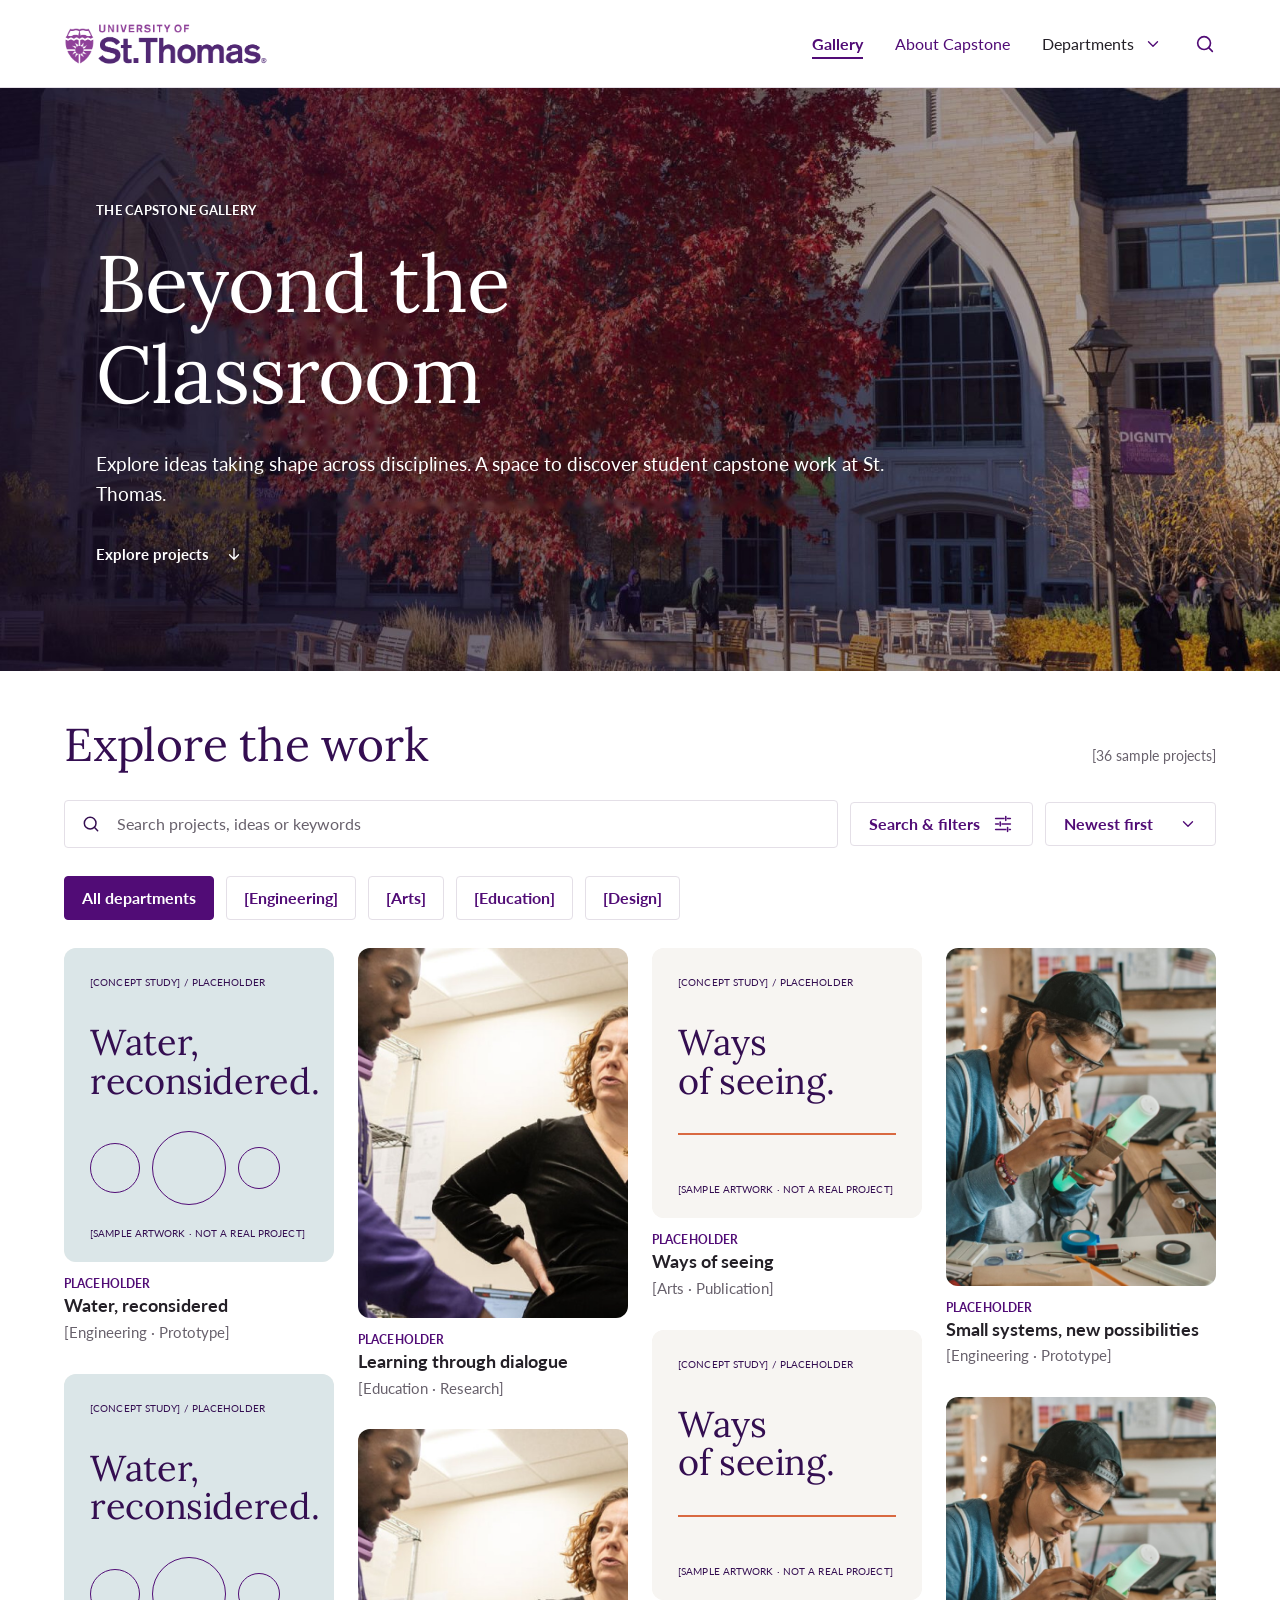
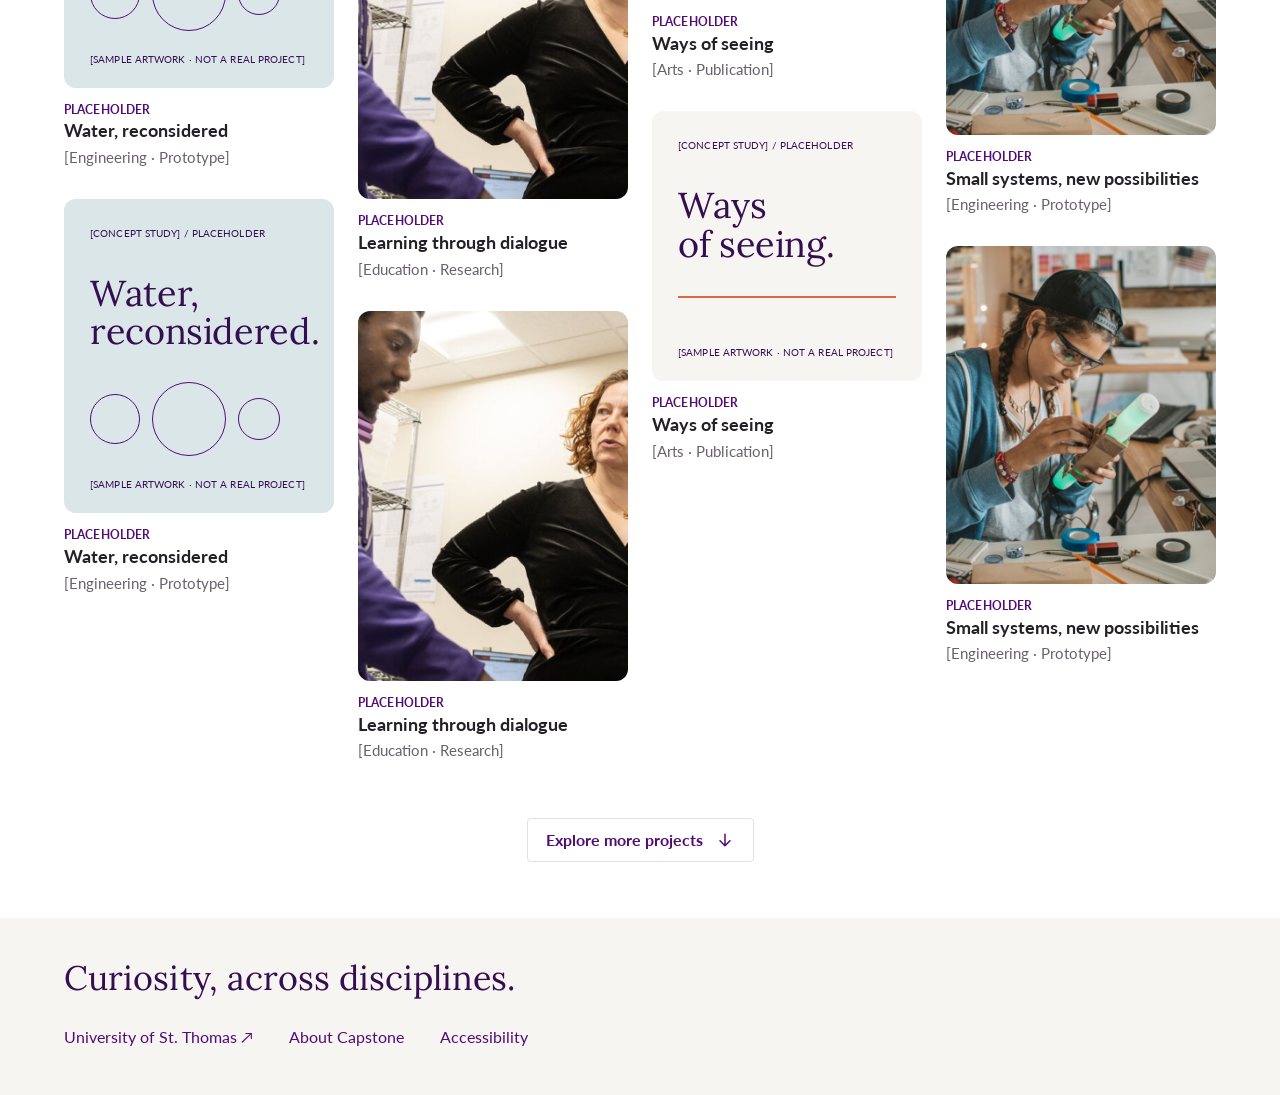
==== index.html @ 4a7b5af1 "Move site files to the top of the repo" ====
<!doctype html>
<html lang="en">
<head>
  <meta charset="utf-8">
  <meta name="viewport" content="width=device-width, initial-scale=1">
  <title>Capstone Gallery · University of St. Thomas</title>
  <meta name="description" content="Explore student capstone work at the University of St. Thomas.">
  <link rel="preconnect" href="https://fonts.googleapis.com">
  <link rel="preconnect" href="https://fonts.gstatic.com" crossorigin>
  <link href="https://fonts.googleapis.com/css2?family=Lato:wght@400;700&family=Lora:wght@400;500&display=swap" rel="stylesheet">
  <link rel="stylesheet" href="css/style.css">
</head>
<body data-page="home">
  <a class="skip-link" href="#main">Skip to content</a>

  <header class="site-header">
    <div class="container header-inner">
      <a class="brand" href="index.html" aria-label="Capstone Gallery home">
        <img src="images/ust-logo.png" alt="University of St. Thomas">
      </a>
      <nav class="site-nav" aria-label="Main">
        <a href="index.html" aria-current="page">Gallery</a>
        <a href="about.html" class="nav-about">About Capstone</a>
        <div class="menu-wrap dept-menu">
          <button type="button" class="dept-toggle" aria-expanded="false" aria-haspopup="true">Departments
            <svg viewBox="0 0 24 24" aria-hidden="true"><path d="M6 9l6 6 6-6"/></svg></button>
          <ul class="menu dept-list" hidden></ul>
        </div>
        <a class="nav-search" href="search.html" aria-label="Search projects">
          <svg viewBox="0 0 24 24" aria-hidden="true"><circle cx="11" cy="11" r="7"/><path d="M20 20l-4-4"/></svg></a>
      </nav>
    </div>
  </header>

  <section class="hero">
    <div class="container">
      <div class="hero-text">
        <p class="eyebrow">The Capstone Gallery</p>
        <h1>Beyond the Classroom</h1>
        <p class="hero-sub">Explore ideas taking shape across disciplines. A space to discover student capstone work at St. Thomas.</p>
        <a class="hero-link" href="#main">Explore projects <svg viewBox="0 0 24 24" aria-hidden="true"><path d="M12 5v14M6 13l6 6 6-6"/></svg></a>
      </div>
    </div>
  </section>

  <main id="main" class="container work">
    <div class="work-head">
      <h2>Explore the work</h2>
      <p id="count" class="count" aria-live="polite"></p>
    </div>

    <div class="toolbar">
      <label class="search">
        <svg viewBox="0 0 24 24" aria-hidden="true"><circle cx="11" cy="11" r="7"/><path d="M20 20l-4-4"/></svg>
        <span class="sr-only">Search projects</span>
        <input id="search" type="search" placeholder="Search projects, ideas or keywords" autocomplete="off">
      </label>
      <a id="to-search" class="btn" href="search.html?filters=open">Search &amp; filters <svg viewBox="0 0 24 24" aria-hidden="true"><path d="M4 6h9M17 6h3M4 12h3M11 12h9M4 18h11M19 18h1"/><path d="M15 4v4M9 10v4M17 16v4"/></svg></a>
      <div id="sort" class="dropdown dropdown-btn" data-align="right"></div>
    </div>

    <div id="chips" class="chips" role="group" aria-label="Filter by department"></div>

    <div id="results" class="masonry"></div>
    <div class="more-wrap"><button id="more" class="btn" type="button" hidden>Explore more projects <svg viewBox="0 0 24 24" aria-hidden="true"><path d="M12 5v14M6 13l6 6 6-6"/></svg></button></div>
  </main>

  <dialog id="project" class="modal" aria-labelledby="p-title"></dialog>

  <footer class="site-footer">
    <div class="container">
      <p class="footer-title">Curiosity, across disciplines.</p>
      <nav class="footer-links" aria-label="Footer">
        <a href="https://www.stthomas.edu/" target="_blank" rel="noopener">University of St. Thomas ↗</a>
        <a href="about.html">About Capstone</a>
        <a href="https://www.stthomas.edu/accessibility/" target="_blank" rel="noopener">Accessibility</a>
      </nav>
    </div>
  </footer>

  <script src="js/main.js"></script>
</body>
</html>
---- css/style.css ----
/* ==========================================================
   Capstone Gallery — styles (matches the design mockups)
   Colors and fonts are set here. Swap for official UST
   values from University Marketing when you have them.
   ========================================================== */
:root {
  --purple: #510C76;        /* links, buttons, labels */
  --deep: #340E51;          /* headings + dark art cards */
  --ink: #242027;           /* body text */
  --muted: #68616C;         /* secondary text */
  --line: #E4DFE7;          /* borders */
  --lavender: #F2EAF6;
  --mist: #DBE6E8;
  --cream: #F7F5F2;         /* footer, filter panel, cream cards */
  --orange: #D96941;
  --white: #FFFFFF;
  --serif: "Lora", Georgia, "Times New Roman", serif;
  --sans: "Lato", "Helvetica Neue", Arial, sans-serif;
}

* { box-sizing: border-box; }
html { scroll-behavior: smooth; }
body { margin: 0; font-family: var(--sans); font-size: 16px; line-height: 1.5; color: var(--ink); background: var(--white); }
img { max-width: 100%; display: block; }
a { color: var(--purple); }
button { font: inherit; }
svg { width: 20px; height: 20px; fill: none; stroke: currentColor; stroke-width: 1.8; stroke-linecap: round; stroke-linejoin: round; flex: none; }
:focus-visible { outline: 2px solid var(--purple); outline-offset: 2px; }
[hidden] { display: none !important; }
.container { max-width: 1440px; margin: 0 auto; padding-inline: 64px; }
.sr-only { position: absolute; width: 1px; height: 1px; overflow: hidden; clip: rect(0 0 0 0); white-space: nowrap; }
.skip-link { position: absolute; left: -999px; top: 8px; background: var(--white); padding: 8px 12px; z-index: 100; }
.skip-link:focus { left: 8px; }
h1, h2, h3 { font-family: var(--serif); font-weight: 400; color: var(--deep); letter-spacing: -0.005em; }

/* ---------- Buttons ---------- */
.btn {
  display: inline-flex; align-items: center; justify-content: center; gap: 12px; height: 44px; padding: 0 18px;
  font-size: 16px; font-weight: 700; color: var(--purple); background: var(--white);
  border: 1px solid var(--line); border-radius: 4px; cursor: pointer; text-decoration: none; white-space: nowrap;
}
.btn:hover { border-color: var(--purple); }
.btn-primary, .btn[aria-expanded="true"] { background: var(--purple); border-color: var(--purple); color: var(--white); }
.btn-primary:hover { background: var(--deep); }

/* ---------- Header ---------- */
.site-header { background: var(--white); border-bottom: 1px solid var(--line); position: relative; z-index: 30; }
.header-inner { display: flex; align-items: center; justify-content: space-between; gap: 24px; height: 87px; }
.brand img { height: 42px; width: auto; }
.site-nav { display: flex; align-items: center; gap: 32px; font-size: 16px; }
.site-nav > a { text-decoration: none; color: var(--purple); }
.site-nav > a[aria-current="page"] { font-weight: 700; text-decoration: underline; text-decoration-thickness: 1.5px; text-underline-offset: 7px; }
.dept-toggle { background: none; border: 0; padding: 0; color: var(--ink); cursor: pointer; display: inline-flex; align-items: center; gap: 10px; }
.dept-toggle svg { width: 18px; height: 18px; color: var(--purple); }
.nav-search { display: inline-flex; color: var(--purple); }
.nav-search svg { width: 22px; height: 22px; }

/* Shared dropdown list (header Departments + filter menus) */
.menu-wrap, .dropdown { position: relative; }
.menu {
  position: absolute; top: calc(100% + 8px); left: 0; min-width: 100%; z-index: 40; margin: 0; padding: 4px;
  list-style: none; background: var(--white); border: 1px solid var(--line); border-radius: 4px;
  box-shadow: 0 8px 24px rgba(36, 32, 39, .08);
}
.dept-menu .menu { left: auto; right: 0; min-width: 220px; }
.menu a, .menu button {
  display: flex; justify-content: space-between; align-items: center; gap: 12px; width: 100%;
  padding: 8px 12px; border: 0; border-radius: 3px; background: none; text-align: left;
  font-size: 16px; color: var(--ink); text-decoration: none; cursor: pointer; white-space: nowrap;
}
.menu a:hover, .menu button:hover { background: var(--cream); }
.menu [aria-selected="true"] { background: var(--lavender); color: var(--purple); font-weight: 700; }
.menu svg { width: 18px; height: 18px; visibility: hidden; }
.menu [aria-selected="true"] svg { visibility: visible; }
[data-align="right"] .menu { left: auto; right: 0; }

/* Dropdown button */
.dd-btn {
  display: flex; align-items: center; justify-content: space-between; gap: 12px; width: 100%; height: 46px; padding: 0 12px;
  font-size: 16px; color: var(--ink); background: var(--white); border: 1px solid var(--line); border-radius: 4px; cursor: pointer; text-align: left;
}
.dd-btn svg { width: 18px; height: 18px; color: var(--purple); transition: transform .15s; }
.dd-btn[aria-expanded="true"] { border-color: var(--purple); box-shadow: 0 0 0 1px var(--purple); }
.dd-btn[aria-expanded="true"] svg { transform: rotate(180deg); }
.dropdown-btn .dd-btn { height: 44px; padding: 0 18px; gap: 26px; font-weight: 700; color: var(--purple); width: auto; }
.dropdown-btn .dd-btn[aria-expanded="true"] { box-shadow: none; }
.dropdown-btn .menu { min-width: 180px; }

/* ---------- Hero ---------- */
.hero { background: #2a1b2e url("../images/hero-campus.jpg") center / cover no-repeat; color: var(--white); }
.hero .container { height: 583px; display: flex; align-items: center; }
.hero-text { padding-left: 32px; padding-top: 8px; }
.eyebrow { margin: 0 0 18px; font-size: 13px; font-weight: 700; letter-spacing: .02em; text-transform: uppercase; }
.hero h1 { margin: 0; color: var(--white); font-size: 80px; line-height: 1.13; letter-spacing: -0.01em; max-width: 520px; }
.hero-sub { margin: 30px 0 34px; max-width: 800px; font-size: 19px; line-height: 1.55; }
.hero-link { display: inline-flex; align-items: center; gap: 16px; color: var(--white); font-size: 15px; font-weight: 700; text-decoration: none; }
.hero-link svg { width: 18px; height: 18px; }

/* ---------- Explore the work / toolbar ---------- */
.work { padding-top: 46px; padding-bottom: 56px; }
.work-head { display: flex; justify-content: space-between; align-items: baseline; gap: 16px; }
.work-head h2 { margin: 0; font-size: 46px; line-height: 1.2; }
.count { margin: 0; color: var(--muted); font-size: 14px; }
.toolbar { display: flex; gap: 12px; margin-top: 28px; align-items: center; }
.search {
  flex: 1; display: flex; align-items: center; gap: 14px; height: 48px; padding: 0 16px;
  border: 1px solid var(--line); border-radius: 4px; color: var(--deep);
}
.search svg { width: 20px; height: 20px; }
.search input { flex: 1; min-width: 0; border: 0; outline: none; background: transparent; font: inherit; font-size: 16px; color: var(--ink); }
.search input::placeholder { color: var(--muted); }
.search input::-webkit-search-cancel-button { display: none; }
.search:focus-within, .search.has-value { border: 2px solid var(--purple); padding: 0 15px; }
.search-clear { display: inline-flex; background: none; border: 0; padding: 4px; color: var(--purple); cursor: pointer; }
.search-clear svg { width: 18px; height: 18px; stroke-width: 2.2; }
.toolbar .btn svg { width: 22px; height: 22px; }

.chips { display: flex; flex-wrap: wrap; gap: 12px; margin-top: 28px; }
.chip {
  height: 44px; padding: 0 17px; font-size: 16px; font-weight: 700; color: var(--purple);
  background: var(--white); border: 1px solid var(--line); border-radius: 4px; cursor: pointer;
}
.chip:hover { border-color: var(--purple); }
.chip[aria-pressed="true"] { background: var(--purple); border-color: var(--purple); color: var(--white); }

/* ---------- Masonry cards ---------- */
.masonry { display: flex; gap: 24px; align-items: flex-start; margin-top: 28px; }
.m-col { flex: 1; min-width: 0; display: flex; flex-direction: column; gap: 30px; }
.masonry > .empty { flex: 1; }
.card { display: block; position: relative; color: inherit; text-decoration: none; cursor: pointer; }
.cover { position: relative; border-radius: 12px; overflow: hidden; background: var(--cream); }
.cover > img { width: 100%; height: 100%; object-fit: cover; object-position: 40% center; }
.card .cover[style] > img { position: absolute; inset: 0; }
.card:hover .cover > img { filter: brightness(1.03); }
.card-view {
  position: absolute; left: 18px; bottom: 18px; display: inline-flex; align-items: center; gap: 18px;
  padding: 10px 12px; background: var(--white); border-radius: 6px; color: var(--purple); font-size: 15px; font-weight: 700;
  opacity: 0; transition: opacity .15s ease;
}
.card-view svg { width: 18px; height: 18px; stroke-width: 2.2; }
.card:hover .card-view, .card:focus-visible .card-view { opacity: 1; }
.card-label { margin: 15px 0 0; font-size: 11.5px; font-weight: 700; text-transform: uppercase; color: var(--purple); letter-spacing: .01em; line-height: 1.3; }
.card-title { margin: 3px 0 0; font-family: var(--sans); font-size: 17.5px; font-weight: 700; color: var(--ink); line-height: 1.3; letter-spacing: 0; }
.card-meta { margin: 4px 0 0; font-size: 14.5px; color: var(--muted); }

/* Placeholder artwork (used when a project has no image) */
.art { position: absolute; inset: 0; padding: 28px 26px 22px; display: flex; flex-direction: column; color: var(--deep); }
.art-note { font-size: 10px; line-height: 1.3; text-transform: uppercase; letter-spacing: .01em; }
.art-text { margin-top: 34px; font-family: var(--serif); font-size: 36px; line-height: 1.07; white-space: pre-line; letter-spacing: -0.01em; }
.art-shapes { margin-top: auto; display: flex; align-items: center; gap: 12px; }
.art-foot { margin-top: 22px; }
.art-mist { background: var(--mist); }
.art-mist .art-shapes span { border: 1.3px solid var(--purple); border-radius: 50%; width: 50px; height: 50px; }
.art-mist .art-shapes span:nth-child(2) { width: 74px; height: 74px; }
.art-mist .art-shapes span:nth-child(3) { width: 42px; height: 42px; }
.art-lavender { background: var(--lavender); }
.art-lavender .art-shapes span { background: var(--purple); border-radius: 50%; width: 118px; height: 118px; }
.art-lavender.art-short .art-shapes span { width: 84px; height: 84px; }
.art-lavender .art-shapes span + span { display: none; }
.art-deep { background: var(--deep); color: var(--white); }
.art-deep .art-text { font-size: 31px; letter-spacing: -0.015em; }
.art-deep .art-shapes span { border: 1.3px solid rgba(255, 255, 255, .9); border-radius: 4px; width: 52px; height: 60px; }
.art-cream { background: var(--cream); }
.art-cream .art-shapes { margin-bottom: 26px; }
.art-cream .art-shapes span { flex: 1; height: 2px; background: var(--orange); }
.art-cream .art-shapes span + span { display: none; }
/* smaller art (closer look thumbnails) */
.art-sm { padding: 14px 14px 12px; }
.art-sm .art-note { font-size: 7.5px; }
.art-sm .art-text { margin-top: 14px; font-size: 18px; }
.art-sm .art-foot { margin-top: 10px; }
.art-sm.art-mist .art-shapes span { width: 26px; height: 26px; }
.art-sm.art-mist .art-shapes span:nth-child(2) { width: 38px; height: 38px; }
.art-sm.art-mist .art-shapes span:nth-child(3) { width: 22px; height: 22px; }
.art-sm.art-lavender .art-shapes span { width: 56px; height: 56px; }
.art-sm.art-deep .art-text { font-size: 18px; }
.art-sm.art-deep .art-shapes { gap: 8px; }
.art-sm.art-deep .art-shapes span { width: 26px; height: 30px; }
.art-sm.art-cream .art-shapes { margin-bottom: 12px; }

.empty { text-align: center; padding: 56px 20px; border: 1px dashed var(--line); border-radius: 12px; color: var(--muted); }
.empty p { margin: 0 0 16px; }
.more-wrap { text-align: center; margin-top: 56px; }
.more-wrap svg { width: 20px; height: 20px; }

/* ---------- Search page ---------- */
.search-page { padding-top: 54px; }
.search-head { display: flex; align-items: baseline; gap: 0; }
.search-head h1 { margin: 0; font-size: 48px; line-height: 1.2; width: 656px; flex: none; }
.crumbs-inline { margin: 0; font-size: 14px; color: var(--muted); }
.crumbs-inline a { color: var(--muted); text-decoration: none; }
.crumbs-inline a:hover { color: var(--purple); }
.search-page .toolbar { margin-top: 26px; }
.search-lg { height: 48px; }
.filters { margin-top: 24px; padding: 24px 24px 24px; background: var(--cream); border-radius: 10px; }
.filters-title { margin: 0 0 22px; font-size: 15px; font-weight: 700; }
.filters-grid { display: grid; grid-template-columns: repeat(5, 1fr); gap: 18px; }
.field { display: grid; gap: 6px; align-content: start; }
.field-label { font-size: 13px; font-weight: 700; }
.filters .menu { position: static; margin-top: 20px; box-shadow: none; }

.active-filters { display: flex; flex-wrap: wrap; gap: 10px; align-items: center; margin-top: 24px; }
.active-filters:empty { display: none; }
.pill {
  display: inline-flex; align-items: center; gap: 14px; height: 34px; padding: 0 12px;
  background: var(--lavender); color: var(--purple); border: 0; border-radius: 999px; font-size: 15px; cursor: pointer;
}
.pill svg { width: 15px; height: 15px; stroke-width: 2.4; }
.clear-all { background: none; border: 0; padding: 0 0 0 0; color: var(--purple); font-size: 15px; font-weight: 700; text-decoration: underline; text-underline-offset: 3px; cursor: pointer; }
.results-head { display: flex; justify-content: space-between; align-items: baseline; gap: 16px; margin-top: 30px; }
.results-count { margin: 0; font-size: 15px; font-weight: 700; color: var(--ink); }
.results-order { margin: 0; font-size: 14px; color: var(--muted); }
.note { margin: 24px 0 0; font-size: 14px; color: var(--muted); }
.note:empty { display: none; }
.search-page .masonry { margin-top: 22px; }

/* ---------- Project detail (popup) ---------- */
.modal {
  width: min(960px, calc(100% - 32px)); max-width: none; max-height: calc(100% - 72px); margin: 72px auto 0;
  padding: 0; border: 0; border-radius: 12px; color: var(--ink); overflow-y: auto;
}
.modal::backdrop { background: rgba(25, 18, 30, .7); }
.m-top {
  position: sticky; top: 0; z-index: 2; display: flex; justify-content: space-between; align-items: center;
  height: 68px; padding: 0 32px; background: var(--white); border-bottom: 1px solid var(--line);
}
.m-crumb { font-size: 13px; font-weight: 700; text-transform: uppercase; color: var(--purple); letter-spacing: .01em; }
.m-top .btn svg { width: 18px; height: 18px; stroke-width: 2; }
.m-head { display: grid; grid-template-columns: 360px 1fr; min-height: 350px; }
.m-head .cover { border-radius: 0; height: 100%; min-height: 350px; }
.m-intro { padding: 72px 40px 40px; }
.m-label { margin: 0; font-size: 12px; font-weight: 700; text-transform: uppercase; color: var(--purple); }
.m-intro h1 { margin: 18px 0 26px; font-size: 48px; line-height: 1.12; }
.m-summary { margin: 0; font-size: 18px; line-height: 1.45; color: var(--muted); }
.m-body { padding: 40px 40px 40px; }
.credits { padding: 20px 20px 18px; background: var(--cream); border-radius: 4px; color: var(--muted); font-size: 15px; line-height: 1.35; }
.credits strong { display: block; margin-bottom: 12px; color: var(--ink); font-size: 15px; }
.credits p { margin: 0; }
.credits small { display: block; margin-top: 12px; font-size: 12px; }
.m-body h2 { margin: 30px 0 8px; font-size: 30px; line-height: 1.2; }
.m-body > p { margin: 0; font-size: 17px; line-height: 1.42; }
.closer { display: grid; grid-template-columns: 1fr 1fr; gap: 20px; margin-top: 14px; }
.closer .cover { border-radius: 0; aspect-ratio: 430 / 205; }
.m-rule { border: 0; border-top: 1px solid var(--line); margin: 30px 0 0; }
.links { list-style: none; margin: 10px 0 0; padding: 0; }
.links a { display: flex; justify-content: space-between; align-items: center; padding: 12px 0; font-size: 16px; font-weight: 700; text-decoration: none; }
.links a span { text-decoration: underline; text-underline-offset: 3px; }
.links svg { width: 18px; height: 18px; stroke-width: 2.2; }
.m-body > p.m-small { margin: 14px 0 0; font-size: 13px; color: var(--muted); }
.m-body > p.m-small + p.m-small { margin-top: 26px; }
.m-back { margin-top: 16px; height: 44px; }
.m-back svg { width: 18px; height: 18px; }

/* ---------- About page ---------- */
.about { max-width: 1440px; padding-inline: 96px; padding-top: 50px; padding-bottom: 60px; }
.crumbs { margin: 0; font-size: 13px; color: var(--purple); }
.crumbs a { text-decoration: none; }
.about-hero { display: grid; grid-template-columns: 1fr 451px; gap: 56px; align-items: center; margin-top: 44px; }
.about-hero h1 { margin: 0; max-width: 560px; font-size: 68px; line-height: 1.1; letter-spacing: -0.01em; }
.about-hero .lead { margin: 26px 0 28px; font-size: 19px; line-height: 1.55; max-width: 700px; }
.about-hero img { width: 100%; aspect-ratio: 451 / 400; object-fit: cover; }
.about-hero .btn svg { width: 18px; height: 18px; }
.what { margin-top: 64px; }
.what h2 { margin: 0 0 26px; font-size: 38px; line-height: 1.2; }
.what-row { display: grid; grid-template-columns: 404px 1fr; border-top: 1px solid var(--line); padding: 32px 0 34px; }
.what-row h3 { margin: 0; font-size: 28px; line-height: 1.15; max-width: 340px; }
.what-row p { margin: 0; font-size: 15.5px; line-height: 1.55; color: var(--muted); }
.callout { margin-top: 0; padding: 32px 32px 32px; background: var(--lavender); }
.callout h2 { margin: 0 0 18px; font-size: 34px; line-height: 1.2; }
.callout p { margin: 0 0 22px; font-size: 16px; line-height: 1.55; max-width: 1100px; }
.callout .btn svg { width: 18px; height: 18px; }

/* ---------- Footer ---------- */
.site-footer { background: var(--cream); }
.site-footer .container { padding-top: 40px; padding-bottom: 46px; }
.footer-title { margin: 0 0 26px; font-family: var(--serif); font-size: 34px; line-height: 1.2; color: var(--deep); }
.footer-links { display: flex; flex-wrap: wrap; gap: 36px; }
.footer-links a { font-size: 16px; text-decoration: none; }
.footer-links a:hover { text-decoration: underline; }

/* ---------- Smaller screens ---------- */
@media (max-width: 1100px) {
  .filters-grid { grid-template-columns: repeat(3, 1fr); }
  .search-head { flex-wrap: wrap; gap: 8px; }
  .search-head h1 { width: auto; }
}
@media (max-width: 900px) {
  .container, .about { padding-inline: 24px; }
  .hero-text { padding-left: 0; }
  .hero h1 { font-size: 56px; }
  .about-hero { grid-template-columns: 1fr; gap: 28px; }
  .about-hero h1 { font-size: 48px; }
  .what-row { grid-template-columns: 1fr; gap: 10px; }
  .m-head { grid-template-columns: 1fr; }
  .m-head .cover { min-height: 280px; }
  .m-intro { padding: 32px 24px 8px; }
  .m-body { padding: 24px; }
}
@media (max-width: 640px) {
  .header-inner { height: auto; padding-block: 14px; flex-wrap: wrap; gap: 12px; }
  .brand img { height: 36px; }
  .site-nav { gap: 14px; font-size: 14px; flex-wrap: nowrap; }
  .dept-toggle { gap: 4px; }
  .work-head { flex-direction: column; gap: 6px; }
  .hero { background-position: 30% center; }
  .hero .container { height: auto; padding-block: 72px 56px; background: linear-gradient(90deg, rgba(30,22,44,.55), rgba(30,22,44,.15)); }
  .hero h1 { font-size: 44px; }
  .hero-sub { font-size: 17px; }
  .work-head h2, .search-head h1 { font-size: 34px; }
  .toolbar { flex-wrap: wrap; }
  .search { flex-basis: 100%; }
  .filters-grid { grid-template-columns: 1fr; }
  .m-intro h1 { font-size: 34px; }
  .m-top { padding: 0 16px; }
  .modal { margin-top: 24px; max-height: calc(100% - 24px); }
  .toolbar .btn, .dropdown-btn .dd-btn { padding: 0 14px; gap: 10px; }
  .closer { grid-template-columns: 1fr; }
  .footer-links { gap: 20px; }
}
@media (prefers-reduced-motion: reduce) { html { scroll-behavior: auto; } * { transition: none !important; } }
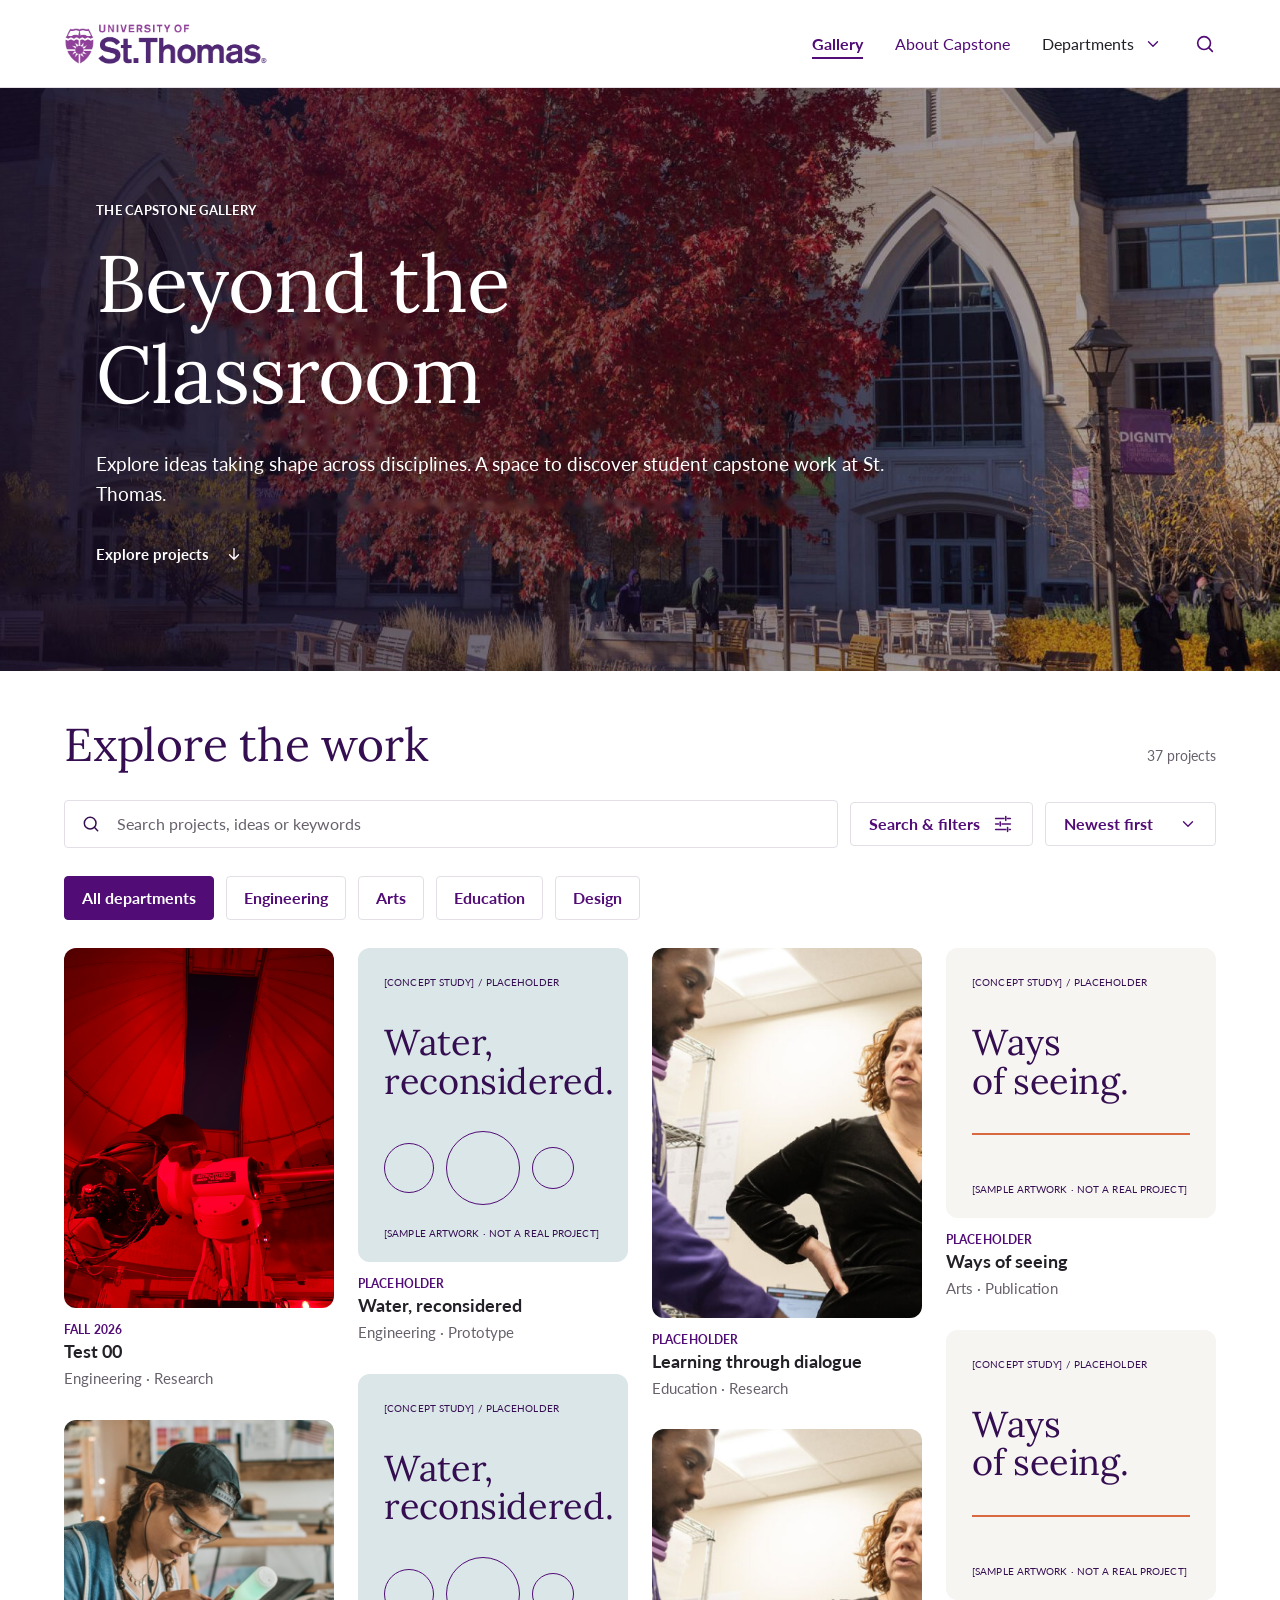
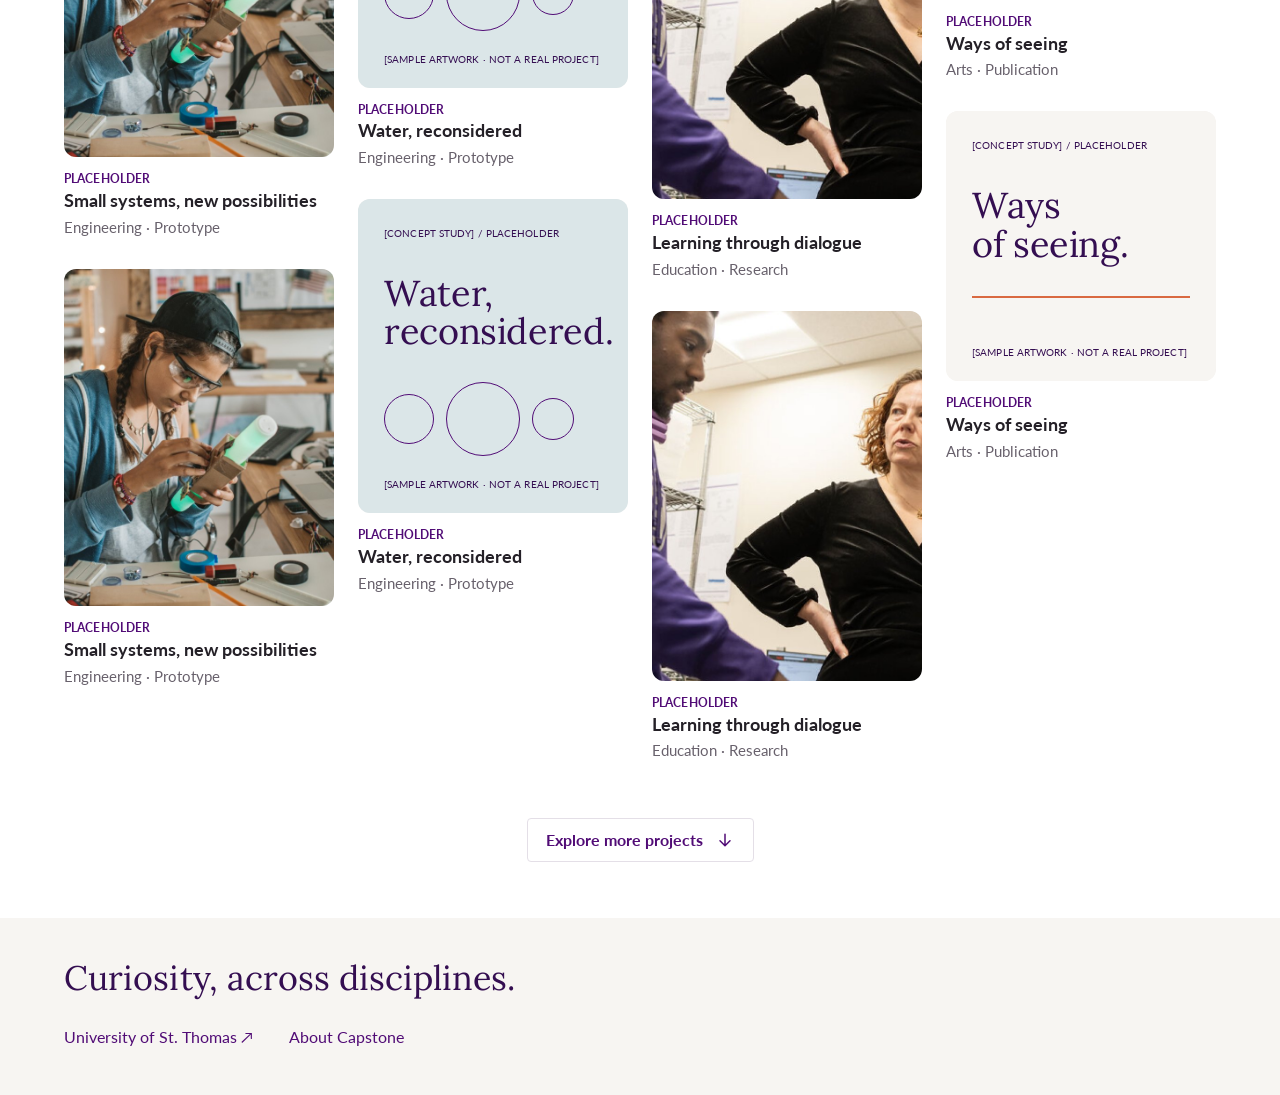
==== commit cd9f1ca9: "Logo links to stthomad.edu, remove Accessibility link, unbracket sample departments" ====
--- a/index.html
+++ b/index.html
@@ -15,7 +15,7 @@
 
   <header class="site-header">
     <div class="container header-inner">
-      <a class="brand" href="index.html" aria-label="Capstone Gallery home">
+      <a class="brand" href="https://www.stthomas.edu/" target="_blank" rel="noopener" aria-label="University of St. Thomas website (opens in a new tab)">
         <img src="images/ust-logo.png" alt="University of St. Thomas">
       </a>
       <nav class="site-nav" aria-label="Main">
@@ -73,7 +73,6 @@
       <nav class="footer-links" aria-label="Footer">
         <a href="https://www.stthomas.edu/" target="_blank" rel="noopener">University of St. Thomas ↗</a>
         <a href="about.html">About Capstone</a>
-        <a href="https://www.stthomas.edu/accessibility/" target="_blank" rel="noopener">Accessibility</a>
       </nav>
     </div>
   </footer>
--- a/css/style.css
+++ b/css/style.css
@@ -1,7 +1,6 @@
 /* ==========================================================
    Capstone Gallery — styles (matches the design mockups)
-   Colors and fonts are set here. Swap for official UST
-   values from University Marketing when you have them.
+   Colors and fonts are set here.
    ========================================================== */
 :root {
   --purple: #510C76;        /* links, buttons, labels */
@@ -226,7 +225,9 @@
 }
 .m-crumb { font-size: 13px; font-weight: 700; text-transform: uppercase; color: var(--purple); letter-spacing: .01em; }
 .m-top .btn svg { width: 18px; height: 18px; stroke-width: 2; }
-.m-head { display: grid; grid-template-columns: 360px 1fr; min-height: 350px; }
+.m-head { display: grid; grid-template-columns: 360px minmax(0, 1fr); min-height: 350px; }
+/* Long words or links in project text wrap instead of spilling past the margins */
+.m-intro, .m-body, .card-title, .card-meta, .m-crumb { min-width: 0; overflow-wrap: anywhere; }
 .m-head .cover { border-radius: 0; height: 100%; min-height: 350px; }
 .m-intro { padding: 72px 40px 40px; }
 .m-label { margin: 0; font-size: 12px; font-weight: 700; text-transform: uppercase; color: var(--purple); }
